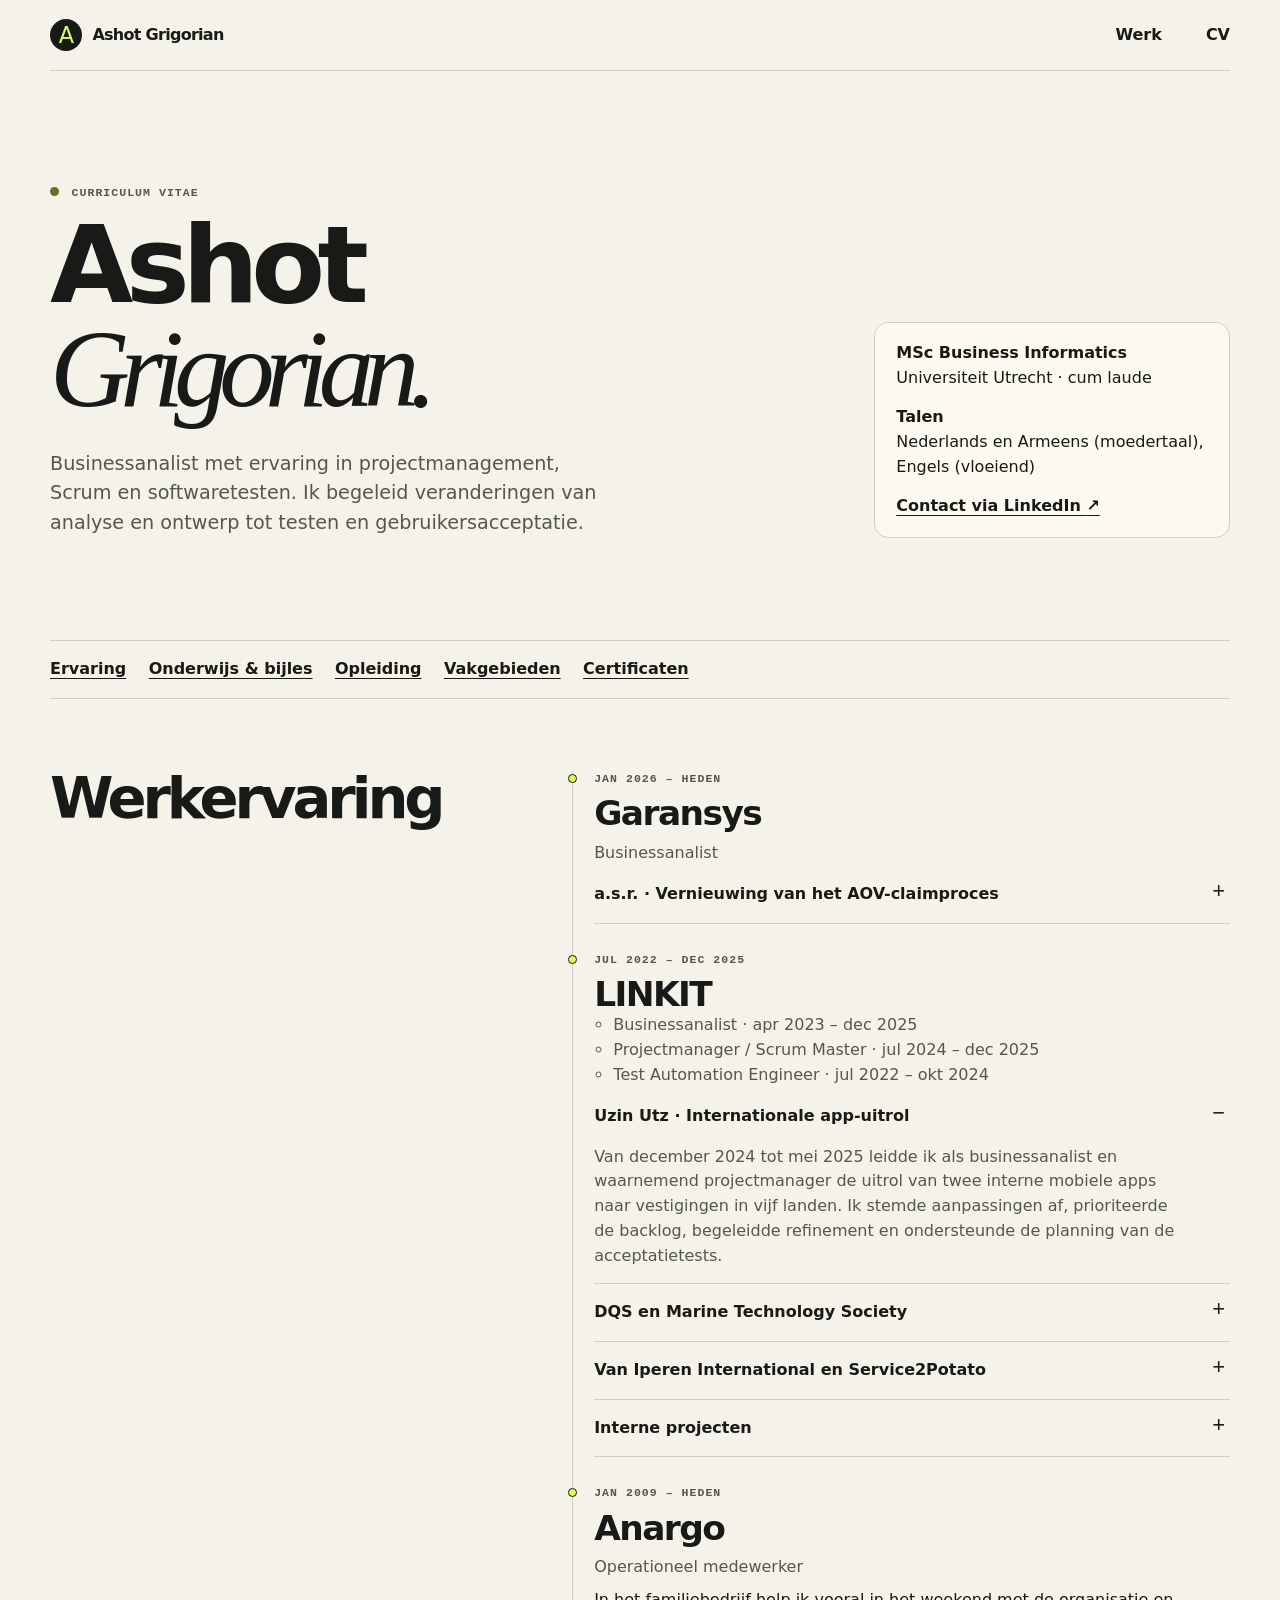
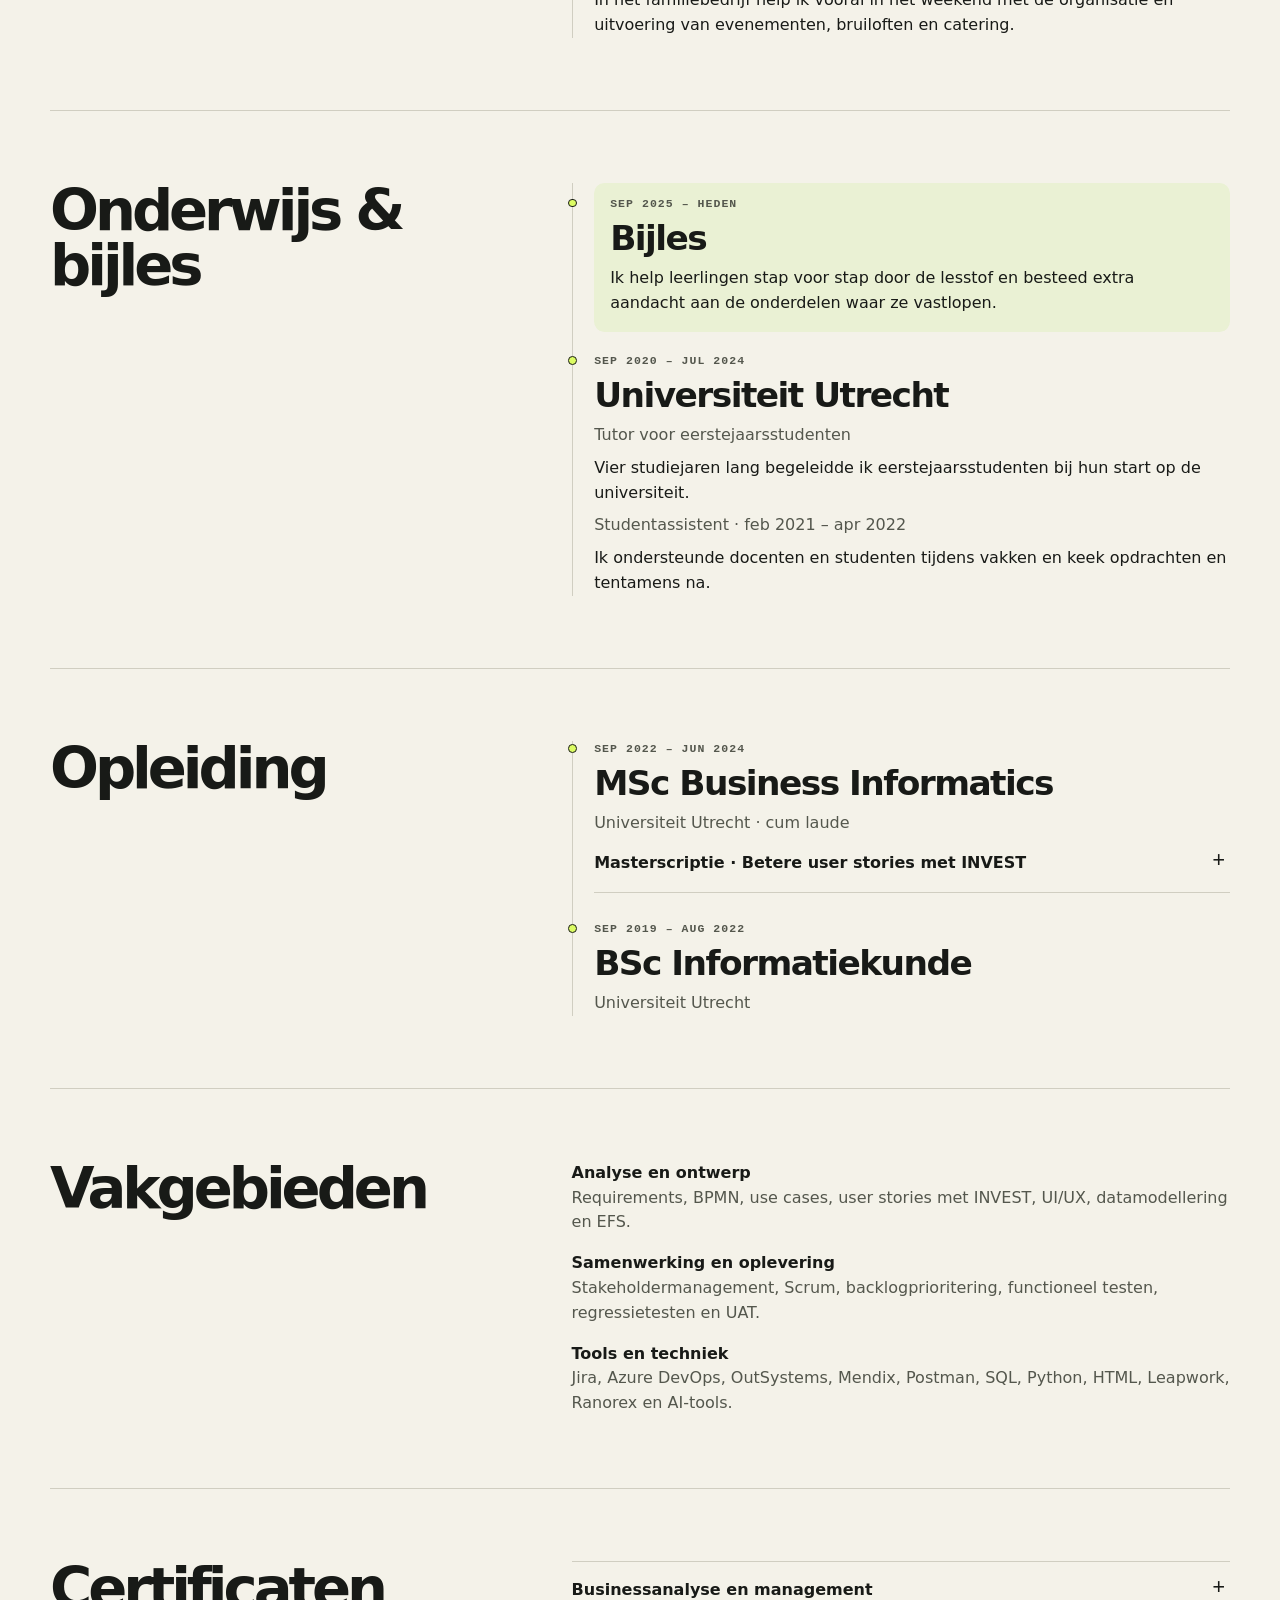
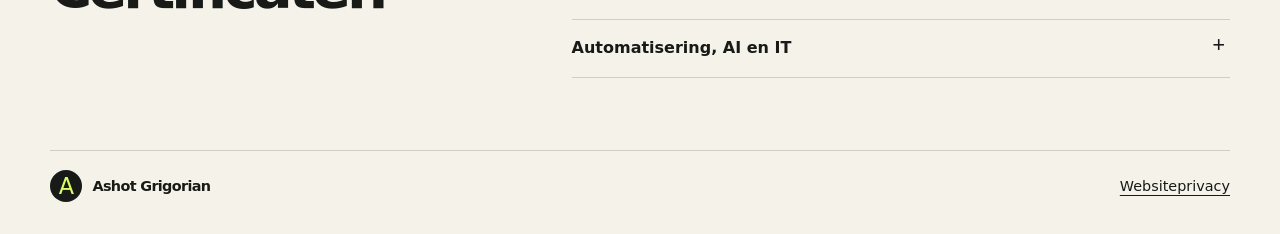
==== cv/index.html @ a2aa3993 "Present Ashot's experience, education and studios in a personal portfolio" ====
<!doctype html>
<html lang="nl">
<head>
  <meta charset="utf-8">
  <meta name="viewport" content="width=device-width, initial-scale=1">
  <meta name="description" content="Het cv van Ashot Grigorian: businessanalyse, projectmanagement, softwaretesten en onderwijs.">
  <meta name="theme-color" content="#f4f2e9">
  <title>CV · Ashot Grigorian</title>
  <link rel="stylesheet" href="../assets/studio.css">
</head>
<body>
  <a class="skip" href="#inhoud">Naar de inhoud</a>
  <header class="shell topbar">
    <a class="wordmark" href="../"><span class="mark" aria-hidden="true">A</span> Ashot Grigorian</a>
    <nav class="nav" aria-label="Hoofdnavigatie">
      <a href="../#werk">Werk</a>
      <a href="./" aria-current="page">CV</a>
    </nav>
  </header>
  <main id="inhoud" class="shell cv">
    <section class="subhero case-hero cv-hero" aria-labelledby="cv-title">
      <div>
        <p class="eyebrow"><span class="dot" aria-hidden="true"></span> Curriculum vitae</p>
        <h1 id="cv-title">Ashot<br><em>Grigorian.</em></h1>
        <p class="lede">Businessanalist met ervaring in projectmanagement, Scrum en softwaretesten. Ik begeleid veranderingen van analyse en ontwerp tot testen en gebruikersacceptatie.</p>
      </div>
      <div class="cv-facts">
        <p><strong>MSc Business Informatics</strong><br>Universiteit Utrecht · cum laude</p>
        <p><strong>Talen</strong><br>Nederlands en Armeens (moedertaal), Engels (vloeiend)</p>
        <a href="https://www.linkedin.com/in/ashot-grigorian/">Contact via LinkedIn <span aria-hidden="true">↗</span></a>
      </div>
    </section>

    <nav class="cv-nav section" aria-label="Op deze pagina">
      <a href="#ervaring">Ervaring</a>
      <a href="#onderwijs">Onderwijs &amp; bijles</a>
      <a href="#opleiding">Opleiding</a>
      <a href="#vakgebieden">Vakgebieden</a>
      <a href="#certificaten">Certificaten</a>
    </nav>

    <section id="ervaring" class="section faq" aria-labelledby="ervaring-title">
      <h2 id="ervaring-title">Werkervaring</h2>
      <ol class="timeline">
        <li class="timeline-item">
          <p class="eyebrow">Jan 2026 – heden</p>
          <h3>Garansys</h3>
          <p class="cv-role">Businessanalist</p>
          <details id="asr">
            <summary>a.s.r. · Vernieuwing van het AOV-claimproces</summary>
            <p>Van januari tot september 2026 werkte ik aan de vernieuwing van een applicatie voor de behandeling van arbeidsongeschiktheidsclaims. Ik modelleerde processen in BPMN, werkte requirements en acceptatiecriteria uit, toetste voorstellen met eindgebruikers en organiseerde gebruikersacceptatietests. Voor het bepalen van de functionele omvang gebruikte ik Easy Functional Sizing (EFS).</p>
          </details>
        </li>
        <li class="timeline-item">
          <p class="eyebrow">Jul 2022 – dec 2025</p>
          <h3>LINKIT</h3>
          <ul class="cv-roles">
            <li>Businessanalist · apr 2023 – dec 2025</li>
            <li>Projectmanager / Scrum Master · jul 2024 – dec 2025</li>
            <li>Test Automation Engineer · jul 2022 – okt 2024</li>
          </ul>
          <details id="uzin-utz" open>
            <summary>Uzin Utz · Internationale app-uitrol</summary>
            <p>Van december 2024 tot mei 2025 leidde ik als businessanalist en waarnemend projectmanager de uitrol van twee interne mobiele apps naar vestigingen in vijf landen. Ik stemde aanpassingen af, prioriteerde de backlog, begeleidde refinement en ondersteunde de planning van de acceptatietests.</p>
          </details>
          <details>
            <summary>DQS en Marine Technology Society</summary>
            <p>Bij DQS coördineerde ik twee ontwikkelteams bij de vernieuwing van een intern auditproces in Mendix. Bij Marine Technology Society adviseerde ik over Scrum en de projectinrichting voor het Ocean Enterprise Interchange.</p>
          </details>
          <details>
            <summary>Van Iperen International en Service2Potato</summary>
            <p>Bij Van Iperen International analyseerde en testte ik de businessregels en uitzonderingen van een digitaal orderproces en werkte ik mee aan het functioneel ontwerp van een verkoopapplicatie. Bij Service2Potato ontwierp en testte ik bied- en betaalprocessen voor een digitaal veilingplatform.</p>
          </details>
          <details>
            <summary>Interne projecten</summary>
            <p>Bij LINKIT bracht ik actiehouders en meetbare doelen in kaart voor het commerciële actieplan. Ook onderzocht ik waar AI een rol kon spelen in het interne aanbestedingsproces.</p>
          </details>
        </li>
        <li class="timeline-item">
          <p class="eyebrow">Jan 2009 – heden</p>
          <h3>Anargo</h3>
          <p class="cv-role">Operationeel medewerker</p>
          <p>In het familiebedrijf help ik vooral in het weekend met de organisatie en uitvoering van evenementen, bruiloften en catering.</p>
        </li>
      </ol>
    </section>

    <section id="onderwijs" class="section faq" aria-labelledby="onderwijs-title">
      <h2 id="onderwijs-title">Onderwijs &amp;<br>bijles</h2>
      <ol class="timeline">
        <li class="timeline-item tutoring">
          <p class="eyebrow">Sep 2025 – heden</p>
          <h3>Bijles</h3>
          <p>Ik help leerlingen stap voor stap door de lesstof en besteed extra aandacht aan de onderdelen waar ze vastlopen.</p>
        </li>
        <li class="timeline-item">
          <p class="eyebrow">Sep 2020 – jul 2024</p>
          <h3>Universiteit Utrecht</h3>
          <p class="cv-role">Tutor voor eerstejaarsstudenten</p>
          <p>Vier studiejaren lang begeleidde ik eerstejaarsstudenten bij hun start op de universiteit.</p>
          <p class="cv-role">Studentassistent · feb 2021 – apr 2022</p>
          <p>Ik ondersteunde docenten en studenten tijdens vakken en keek opdrachten en tentamens na.</p>
        </li>
      </ol>
    </section>

    <section id="opleiding" class="section faq" aria-labelledby="opleiding-title">
      <h2 id="opleiding-title">Opleiding</h2>
      <ol class="timeline">
        <li class="timeline-item">
          <p class="eyebrow">Sep 2022 – jun 2024</p>
          <h3>MSc Business Informatics</h3>
          <p class="cv-role">Universiteit Utrecht · cum laude</p>
          <details id="scriptie">
            <summary>Masterscriptie · Betere user stories met INVEST</summary>
            <p>Ik onderzocht refinement in vijf projecten en begeleidde workshops waarin teams user stories herschreven met het INVEST-framework. Dat leidde tot duidelijkere, beter testbare backlogitems en hielp de teams om werk beter voor te bereiden op de sprint.</p>
          </details>
        </li>
        <li class="timeline-item">
          <p class="eyebrow">Sep 2019 – aug 2022</p>
          <h3>BSc Informatiekunde</h3>
          <p class="cv-role">Universiteit Utrecht</p>
        </li>
      </ol>
    </section>

    <section id="vakgebieden" class="section faq" aria-labelledby="vakgebieden-title">
      <h2 id="vakgebieden-title">Vakgebieden</h2>
      <dl class="cv-skills">
        <div><dt>Analyse en ontwerp</dt><dd>Requirements, BPMN, use cases, user stories met INVEST, UI/UX, datamodellering en EFS.</dd></div>
        <div><dt>Samenwerking en oplevering</dt><dd>Stakeholdermanagement, Scrum, backlogprioritering, functioneel testen, regressietesten en UAT.</dd></div>
        <div><dt>Tools en techniek</dt><dd>Jira, Azure DevOps, OutSystems, Mendix, Postman, SQL, Python, HTML, Leapwork, Ranorex en AI-tools.</dd></div>
      </dl>
    </section>

    <section id="certificaten" class="section faq" aria-labelledby="certificaten-title">
      <h2 id="certificaten-title">Certificaten</h2>
      <div class="questions">
        <details>
          <summary>Businessanalyse en management</summary>
          <ul class="cv-certs">
            <li>Business Analysis &amp; Process Management · Coursera, mrt 2024</li>
            <li>Business Analysis Basics · Simplilearn, okt 2025</li>
            <li>Process Management, Project Management en Product Management · Great Learning, 2024–2025</li>
            <li>Introduction to PMI-ACP · Simplilearn, nov 2025</li>
          </ul>
        </details>
        <details>
          <summary>Automatisering, AI en IT</summary>
          <ul class="cv-certs">
            <li>RPA Manager · Nintex, okt 2025, geldig tot okt 2027</li>
            <li>Automation Specialist I en Process Editor · Nintex, sep 2025, geldig tot sep 2027</li>
            <li>Leapwork Automation for Web Applications · Leapwork, jul 2025</li>
            <li>AI for Business Applications · Saylor Academy, aug 2025</li>
            <li>Management Information Systems, Strategic Information Technology en Information Security · Saylor Academy, nov 2025</li>
            <li>Jira Fundamentals Badge · Atlassian, feb 2023</li>
          </ul>
        </details>
      </div>
    </section>
  </main>
  <footer class="shell footer">
    <a class="wordmark" href="../"><span class="mark" aria-hidden="true">A</span> Ashot Grigorian</a>
    <a href="../privacy.html">Websiteprivacy</a>
  </footer>
</body>
</html>
---- assets/studio.css ----
:root {
  color-scheme: light;
  --paper: #f4f2e9;
  --ink: #181a17;
  --muted: #54574d;
  --line: #d0cec1;
  --acid: #dcfc63;
  --lilac: #ddd1ff;
  --mono: ui-monospace, "SFMono-Regular", Consolas, monospace;
}

*, *::before, *::after { box-sizing: border-box; }
[hidden] { display: none !important; }
html { scroll-behavior: smooth; }
body { margin: 0; background: var(--paper); color: var(--ink); font: 1rem/1.55 system-ui, sans-serif; }
a { color: inherit; text-underline-offset: .25em; }
button { font: inherit; }
:focus-visible { outline: 3px solid #765bda; outline-offset: 4px; }
.shell { width: min(1180px, calc(100% - 6rem)); margin-inline: auto; }
.skip { position: fixed; z-index: 2; top: 1rem; left: 1rem; padding: .65rem 1rem; background: var(--acid); transform: translateY(-180%); }
.skip:focus { transform: none; }

.topbar, .footer {
  display: flex;
  justify-content: space-between;
  align-items: center;
  flex-wrap: wrap;
  gap: .7rem 1rem;
  padding-block: 1.2rem;
}
.topbar { border-bottom: 1px solid var(--line); }
.wordmark { display: inline-flex; align-items: center; font-weight: 760; letter-spacing: -.045em; text-decoration: none; }
.mark { display: inline-grid; place-items: center; width: 2rem; height: 2rem; margin-right: .65rem; border-radius: 50%; background: var(--ink); color: var(--acid); font: 1.4rem/1 system-ui, sans-serif; transition: transform .45s; }
.wordmark:hover .mark { transform: rotate(45deg); }
.nav { display: flex; flex-wrap: wrap; gap: .55rem clamp(1rem, 4vw, 2.75rem); }
.nav a { font-weight: 650; text-decoration: none; }
.nav a:hover { text-decoration: underline; }

.hero {
  display: grid;
  grid-template-columns: 1fr .91fr;
  gap: clamp(1.5rem, 4vw, 4rem);
  align-items: center;
  padding-block: clamp(3rem, 7vw, 6.6rem);
}
.eyebrow { color: var(--muted); font: 700 .72rem/1.4 var(--mono); letter-spacing: .09em; text-transform: uppercase; }
.dot { display: inline-block; width: .55rem; height: .55rem; border-radius: 50%; background: #65741c; margin-right: .3rem; }
h1, h2, h3 { margin: 0; font-weight: 800; letter-spacing: -.07em; line-height: .97; }
h1 { font-size: clamp(3.5rem, 9.6vw, 8.75rem); }
h1 em { font: italic 500 1.03em/.83 Georgia, serif; letter-spacing: -.09em; }
h2 { font-size: clamp(2.15rem, 4.5vw, 3.95rem); }
h3 { font-size: clamp(1.7rem, 4vw, 3.05rem); }
.lede { max-width: 36ch; margin-block: 1.7rem; color: var(--muted); font-size: clamp(1rem, 2vw, 1.2rem); }
.button { display: inline-flex; align-items: center; justify-content: space-between; gap: 1.2rem; padding: .75rem 1rem; border: 1px solid var(--ink); border-radius: .3rem; background: var(--acid); font-weight: 750; text-decoration: none; transition: background .2s, box-shadow .2s; }
.button:hover { background: #e7ff89; box-shadow: .22rem .22rem 0 var(--ink); }
.hero-actions, .footer-links { display: flex; flex-wrap: wrap; align-items: center; gap: .8rem 1.2rem; }
.text-action { font-weight: 650; }

.signature {
  display: grid;
  place-items: center;
  min-height: clamp(15rem, 32vw, 27rem);
  overflow: hidden;
  border: 1px solid var(--line);
  border-radius: 1.25rem;
  background: radial-gradient(#a6a38f 1px, transparent 1px) 0 0 / 16px 16px, #e7e4d6;
}
.signature-frame {
  position: relative;
  display: grid;
  place-items: center;
  width: min(56%, 14rem);
  aspect-ratio: 1;
  border: 1px solid var(--ink);
  border-radius: 1.15rem;
  background: var(--acid);
  box-shadow: .7rem .7rem 0 var(--ink);
  transform: rotate(-8deg);
  animation: signature-enter .65s cubic-bezier(.2,.8,.2,1) both;
  transition: transform .3s ease;
}
.signature:hover .signature-frame { transform: rotate(-4deg) translateY(-4px); }
.signature-letter { padding-right: .15em; font: italic 500 clamp(5.5rem, 12vw, 10rem)/1 Georgia, serif; }
.signature-spark { position: absolute; top: .4em; right: .55em; font-size: clamp(1rem, 3vw, 2rem); }
.studio-signature .signature-letter { padding: 0; font-family: system-ui, sans-serif; }
@keyframes signature-enter {
  from { opacity: 0; translate: 0 12px; }
}

.demo-section { display: grid; grid-template-columns: .82fr 1.18fr; gap: clamp(1rem, 5vw, 4rem); align-items: start; }
.demo-section p { max-width: 32ch; color: var(--muted); }
.demo { min-width: 0; border: 1px solid #272b22; border-radius: 1.25rem; background: #21241d; color: #f7f5e9; box-shadow: 0 1rem 3rem #353a201c; overflow: hidden; }
.demo-head, .demo-controls { display: flex; flex-wrap: wrap; justify-content: space-between; align-items: center; gap: .65rem; padding: .9rem 1.2rem; }
.demo-head { border-bottom: 1px solid #464b3d; }
.demo-brand { display: flex; align-items: center; gap: .55rem; font-weight: 700; }
.demo-brand span { color: var(--acid); font-size: 1.3em; }
.demo-label { border: 1px solid #626756; border-radius: 9rem; padding: .2rem .6rem; color: #e3e6d7; font: .72rem/1.4 var(--mono); }
.demo-body {
  display: grid;
  place-items: center;
  padding: clamp(1rem, 3.5vw, 2.35rem);
  background-color: #292d22;
  background-image: radial-gradient(ellipse at center, #575e3544, transparent 75%), radial-gradient(#646c4d 1px, transparent 1px);
  background-size: 100%, 14px 14px;
}
.device { width: min(100%, 25rem); min-height: 13.75rem; padding: .85rem; border-radius: .95rem; border: 1px solid #626755; background: #171a15; box-shadow: 0 .9rem 1.5rem #15170f80; }
.device-header { display: flex; flex-wrap: wrap; gap: .35rem .75rem; justify-content: space-between; align-items: center; margin-bottom: .7rem; font-weight: 750; }
.device-tag { font: .65rem/1.4 var(--mono); color: var(--acid); }
.timer-row { display: grid; grid-template-columns: auto minmax(0, 1fr) auto; align-items: center; gap: clamp(.4rem, 1vw, .8rem); padding: .7rem .55rem; background: #25291f; border-radius: .5rem; margin-top: .45rem; }
.timer-row strong { display: block; font-size: .86rem; overflow-wrap: anywhere; }
.timer-row small { display: block; color: #bfc4b2; font-size: .69rem; }
.timer-icon { display: grid; place-items: center; width: 1.8rem; height: 1.8rem; border-radius: .4rem; color: #20241b; font-weight: 750; }
.green { background: var(--acid); }
.lilac { background: var(--lilac); }
time { font: 700 clamp(.71rem, 1.4vw, .92rem)/1.3 var(--mono); }
.widget { min-height: 9rem; border-radius: .55rem; background: var(--acid); color: var(--ink); display: grid; place-content: center; text-align: center; gap: .22rem; padding: .6rem; }
.widget time { font-size: clamp(1.55rem, 4vw, 2.5rem); }
.widget-label { font: .7rem/1.4 var(--mono); }
.demo-controls { border-top: 1px solid #464b3d; }
.segmented { display: flex; background: #10120e; border-radius: .45rem; padding: .2rem; }
.segmented button, .play-toggle { cursor: pointer; border: 0; background: transparent; color: #f7f5e9; font-size: .77rem; min-height: 36px; }
.segmented button { border-radius: .32rem; padding-inline: .65rem; }
.segmented button[aria-pressed="true"] { background: var(--acid); color: #161915; }
.play-toggle { text-decoration: underline; text-underline-offset: .23em; padding-inline: .25rem; }
.demo button:focus-visible { outline-color: var(--lilac); }

.section { border-top: 1px solid var(--line); padding-block: clamp(2.4rem, 6vw, 4.5rem); scroll-margin-top: 1rem; }
.section-heading { margin-bottom: 1.5rem; }
.project-list { display: grid; gap: .8rem; }
.project { display: grid; grid-template-columns: auto 1fr auto; gap: clamp(.85rem, 3vw, 2.3rem); align-items: center; border: 1px solid var(--line); border-radius: .9rem; padding: clamp(.9rem, 3vw, 1.8rem); text-decoration: none; background: #fbf9f0; transition: border-color .25s, transform .25s, background .25s; }
.project:hover { transform: translateY(-3px); border-color: var(--ink); background: #fffdf7; }
.project-icon { display: grid; place-items: center; border-radius: 22%; width: clamp(2.9rem, 10vw, 6.4rem); aspect-ratio: 1; font-size: clamp(1.65rem, 5vw, 3rem); color: var(--ink); background: var(--lilac); }
.project-icon-prototype { background: var(--acid); }
.project-icon-delivery { background: #f8dfbf; }
.project-copy p { margin: .55rem 0 0; color: var(--muted); }
.project-copy .project-kicker { margin: 0 0 .35rem; }
.project-arrow { align-self: start; font-size: 1.45rem; line-height: 1; }
.faq { display: grid; grid-template-columns: .82fr 1.18fr; gap: clamp(1rem, 5vw, 4rem); }
.about-copy p { max-width: 60ch; margin: 0; color: var(--muted); }
.about-copy p + p { margin-top: 1rem; }
.questions { border-top: 1px solid var(--line); }
details { border-bottom: 1px solid var(--line); }
summary { padding-block: 1rem; font-weight: 700; cursor: pointer; list-style: none; display: flex; justify-content: space-between; gap: 1rem; }
summary::-webkit-details-marker { display: none; }
summary::after { content: "+"; padding-inline: .3rem; font: 1.35rem/1 var(--mono); }
details[open] summary::after { content: "−"; }
details p { color: var(--muted); margin: 0 0 1rem; max-width: 58ch; }
.footer { border-top: 1px solid var(--line); padding-bottom: 2rem; font-size: .9rem; }
.subhero, .prose { padding-block: clamp(2.8rem, 8vw, 6.5rem); }
.case-hero h1 { font-size: clamp(2.2rem, 8.4vw, 7rem); overflow-wrap: anywhere; }
.prose h1 { font-size: clamp(2.35rem, 7vw, 5.5rem); margin-bottom: 1.3rem; overflow-wrap: anywhere; }
.prose h2 { font-size: 1.7rem; margin-top: 2rem; }
.prose p { max-width: 65ch; }

.cv-hero { display: grid; grid-template-columns: 1fr minmax(14rem, .45fr); gap: 2rem; align-items: end; }
.cv-hero .lede { max-width: 47ch; margin-bottom: 0; }
.cv-facts { padding: 1.15rem 1.35rem; border: 1px solid var(--line); border-radius: .9rem; background: #fbf9f0; }
.cv-facts p { margin: 0 0 .9rem; }
.cv-facts a, .cv-nav a { font-weight: 650; }
.cv-nav { display: flex; flex-wrap: wrap; gap: .6rem 1.4rem; padding-block: 1rem; }
.timeline { list-style: none; margin: 0; padding: 0 0 0 1.35rem; border-inline-start: 1px solid var(--line); }
.timeline-item { position: relative; padding-bottom: 1.75rem; }
.timeline-item:last-child { padding-bottom: 0; }
.timeline-item::before { content: ""; position: absolute; top: .2rem; left: -1.64rem; width: .55rem; aspect-ratio: 1; border: 1px solid var(--ink); border-radius: 50%; background: var(--acid); }
.timeline-item h3 { font-size: clamp(1.45rem, 3vw, 2.15rem); letter-spacing: -.045em; line-height: 1.12; }
.timeline-item p { margin: .5rem 0 0; }
.timeline-item .eyebrow { margin: 0 0 .45rem; }
.cv-role, .cv-roles { color: var(--muted); }
.cv-roles, .cv-certs { padding-inline-start: 1.2rem; }
.timeline-item details { scroll-margin-top: 1rem; }
.timeline-item details p { margin: 0 0 .9rem; }
.tutoring { background: #eaf1d4; border-radius: .65rem; padding: .85rem 1rem 1rem; margin-bottom: 1.35rem; }
.tutoring::before { top: 1rem; }
.cv-skills { display: grid; gap: 1rem; margin: 0; }
.cv-skills dt { font-weight: 700; }
.cv-skills dd { margin: 0; color: var(--muted); }

@media (max-width: 850px) {
  .shell { width: min(1180px, calc(100% - 3rem)); }
  .hero, .demo-section { grid-template-columns: 1fr; }
  h1 { font-size: clamp(4rem, 15vw, 7rem); }
}

@media (max-width: 540px) {
  .shell { width: calc(100% - 2rem); }
  .faq, .cv-hero { grid-template-columns: 1fr; }
  .project { grid-template-columns: auto 1fr; }
  .project-arrow { display: none; }
  .demo-head, .demo-controls { padding-inline: .75rem; }
}

@media print {
  body { background: white; }
  .topbar, .footer, .cv-nav, .skip { display: none; }
  .cv { width: 100%; font-size: 10pt; }
  .cv-hero, .cv .faq { display: block; padding-block: 1rem; }
  .cv h1 { font-size: 28pt; }
  .cv h1 br { display: none; }
  .cv h1 em { margin-left: .15em; }
  .cv h2 { font-size: 16pt; margin-bottom: .65rem; }
  .cv h3 { font-size: 12pt; }
  .cv-facts { margin-top: .75rem; padding: 0; border: 0; background: white; }
  .timeline-item, .cv-skills div { break-inside: avoid; }
}

@media (prefers-reduced-motion: reduce) {
  html { scroll-behavior: auto; }
  .button, .mark, .project { transition: none; }
  .signature-frame { animation: none; transition: none; }
  .project:hover, .wordmark:hover .mark { transform: none; }
  .signature:hover .signature-frame { transform: rotate(-8deg); }
}
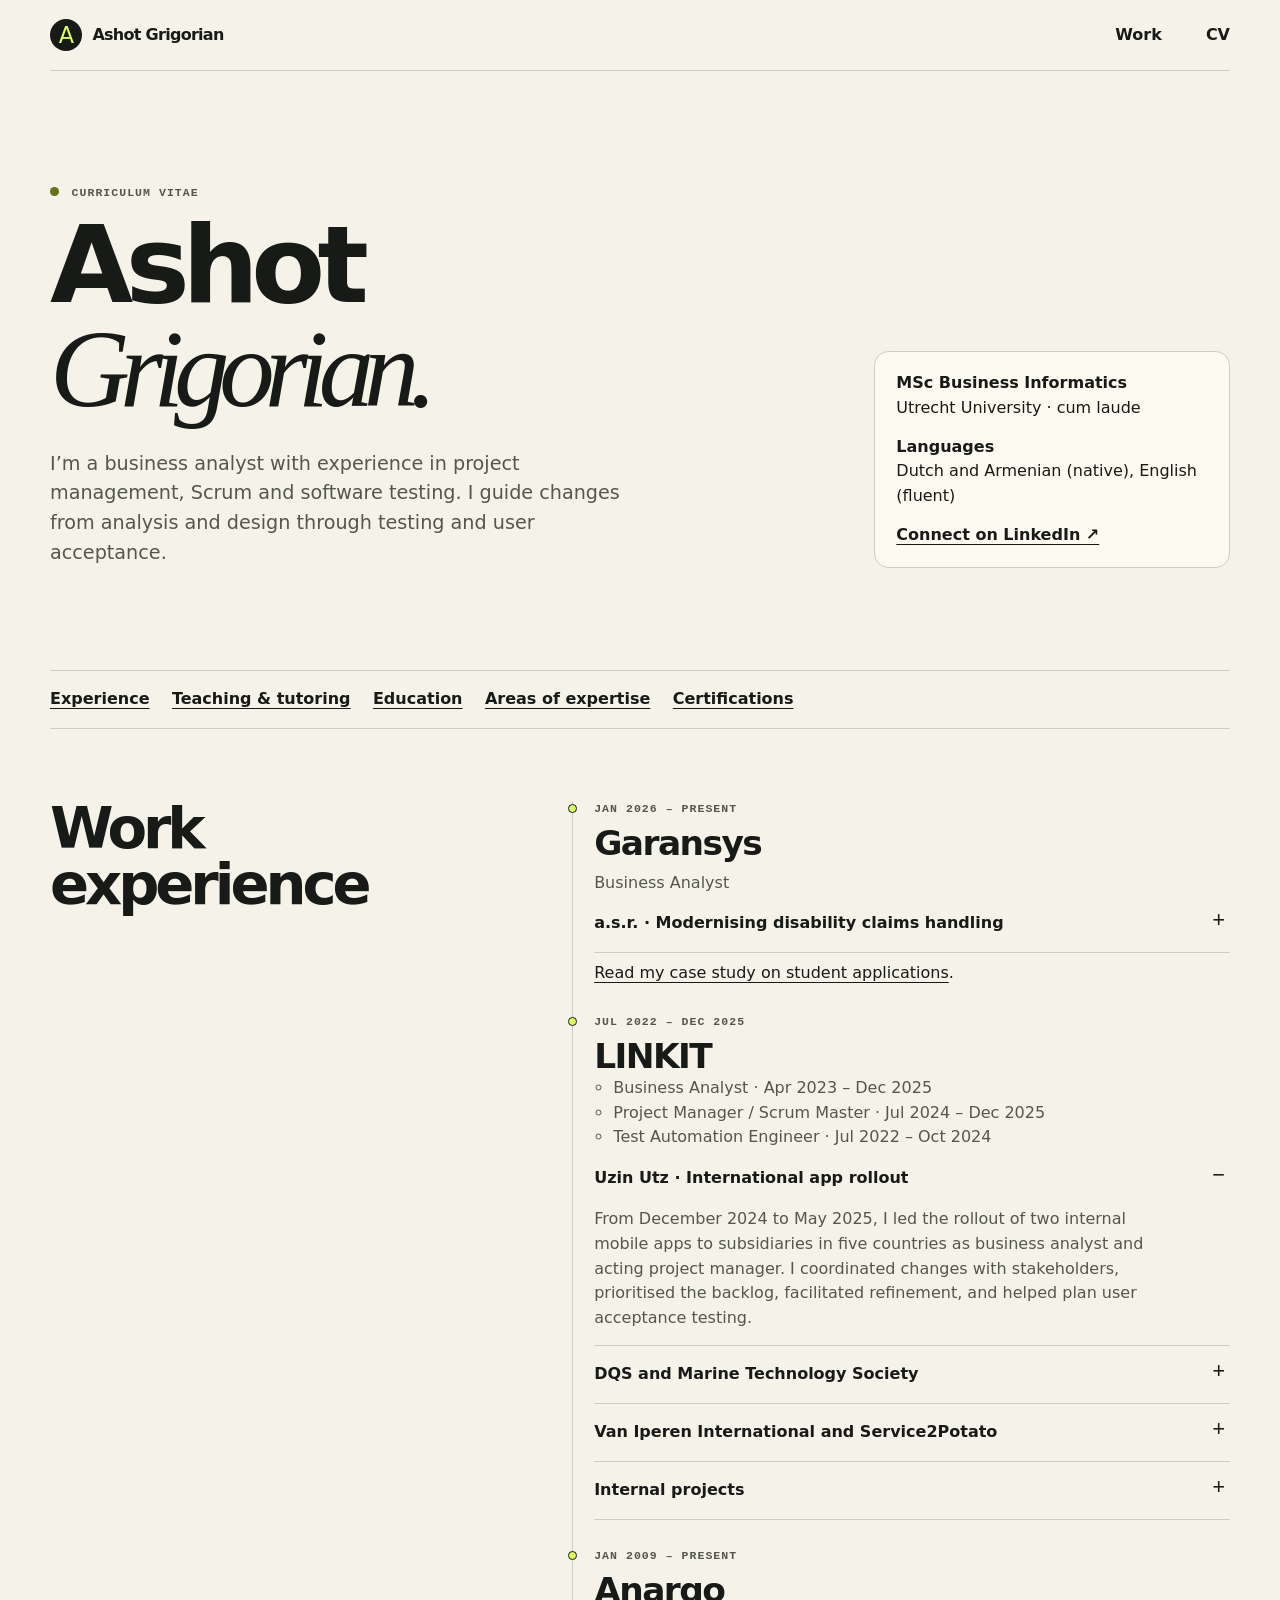
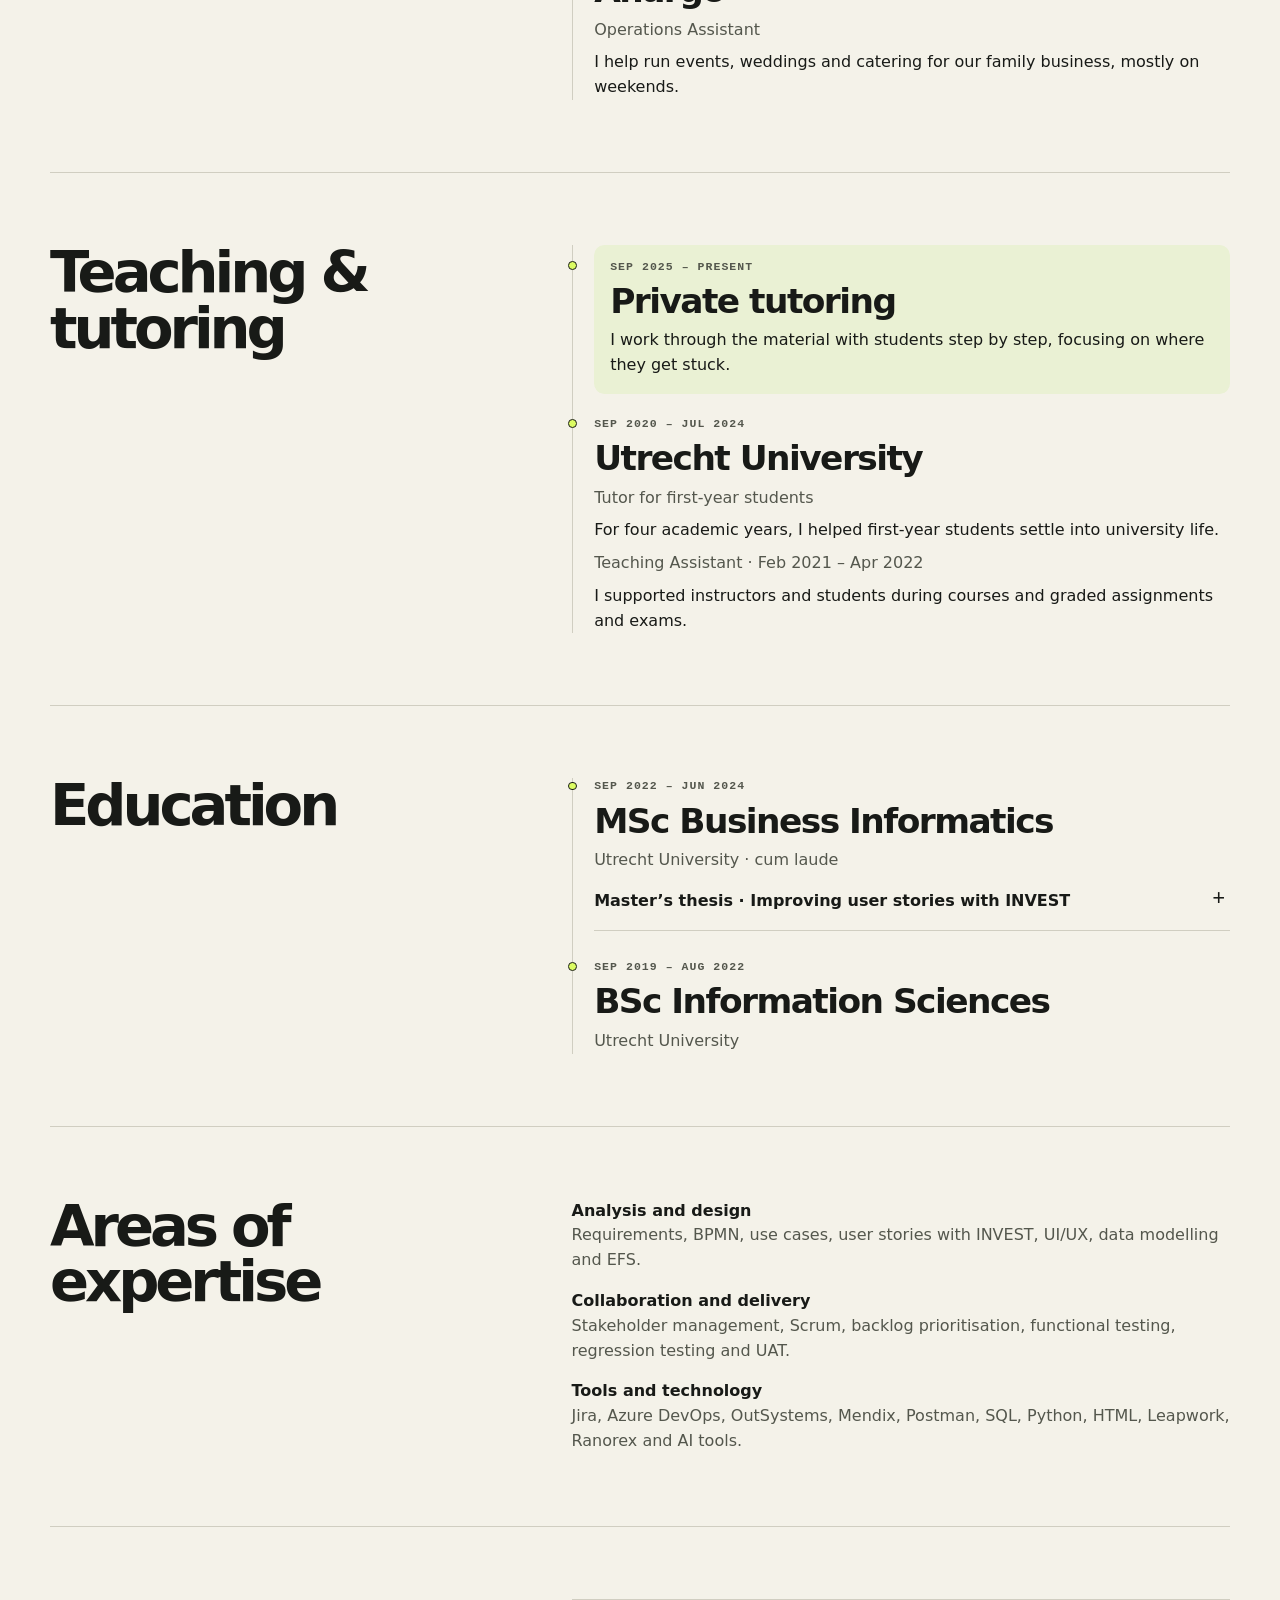
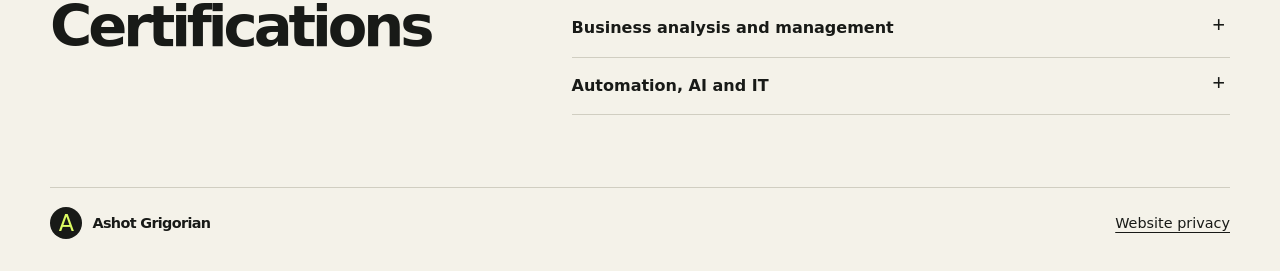
==== commit 2f2a714b: "Translate the portfolio and simplify the homepage" ====
--- a/cv/index.html
+++ b/cv/index.html
@@ -1,19 +1,19 @@
 <!doctype html>
-<html lang="nl">
+<html lang="en">
 <head>
   <meta charset="utf-8">
   <meta name="viewport" content="width=device-width, initial-scale=1">
-  <meta name="description" content="Het cv van Ashot Grigorian: businessanalyse, projectmanagement, softwaretesten en onderwijs.">
+  <meta name="description" content="Ashot Grigorian’s CV, covering business analysis, project management, software testing and tutoring.">
   <meta name="theme-color" content="#f4f2e9">
   <title>CV · Ashot Grigorian</title>
   <link rel="stylesheet" href="../assets/studio.css">
 </head>
 <body>
-  <a class="skip" href="#inhoud">Naar de inhoud</a>
+  <a class="skip" href="#inhoud">Skip to content</a>
   <header class="shell topbar">
     <a class="wordmark" href="../"><span class="mark" aria-hidden="true">A</span> Ashot Grigorian</a>
-    <nav class="nav" aria-label="Hoofdnavigatie">
-      <a href="../#werk">Werk</a>
+    <nav class="nav" aria-label="Main navigation">
+      <a href="../#werk">Work</a>
       <a href="./" aria-current="page">CV</a>
     </nav>
   </header>
@@ -22,138 +22,139 @@
       <div>
         <p class="eyebrow"><span class="dot" aria-hidden="true"></span> Curriculum vitae</p>
         <h1 id="cv-title">Ashot<br><em>Grigorian.</em></h1>
-        <p class="lede">Businessanalist met ervaring in projectmanagement, Scrum en softwaretesten. Ik begeleid veranderingen van analyse en ontwerp tot testen en gebruikersacceptatie.</p>
+        <p class="lede">I’m a business analyst with experience in project management, Scrum and software testing. I guide changes from analysis and design through testing and user acceptance.</p>
       </div>
       <div class="cv-facts">
-        <p><strong>MSc Business Informatics</strong><br>Universiteit Utrecht · cum laude</p>
-        <p><strong>Talen</strong><br>Nederlands en Armeens (moedertaal), Engels (vloeiend)</p>
-        <a href="https://www.linkedin.com/in/ashot-grigorian/">Contact via LinkedIn <span aria-hidden="true">↗</span></a>
+        <p><strong>MSc Business Informatics</strong><br>Utrecht University · cum laude</p>
+        <p><strong>Languages</strong><br>Dutch and Armenian (native), English (fluent)</p>
+        <a href="https://www.linkedin.com/in/ashot-grigorian/">Connect on LinkedIn <span aria-hidden="true">↗</span></a>
       </div>
     </section>
 
-    <nav class="cv-nav section" aria-label="Op deze pagina">
-      <a href="#ervaring">Ervaring</a>
-      <a href="#onderwijs">Onderwijs &amp; bijles</a>
-      <a href="#opleiding">Opleiding</a>
-      <a href="#vakgebieden">Vakgebieden</a>
-      <a href="#certificaten">Certificaten</a>
+    <nav class="cv-nav section" aria-label="On this page">
+      <a href="#ervaring">Experience</a>
+      <a href="#onderwijs">Teaching &amp; tutoring</a>
+      <a href="#opleiding">Education</a>
+      <a href="#vakgebieden">Areas of expertise</a>
+      <a href="#certificaten">Certifications</a>
     </nav>
 
     <section id="ervaring" class="section faq" aria-labelledby="ervaring-title">
-      <h2 id="ervaring-title">Werkervaring</h2>
+      <h2 id="ervaring-title">Work experience</h2>
       <ol class="timeline">
         <li class="timeline-item">
-          <p class="eyebrow">Jan 2026 – heden</p>
+          <p class="eyebrow">Jan 2026 – present</p>
           <h3>Garansys</h3>
-          <p class="cv-role">Businessanalist</p>
+          <p class="cv-role">Business Analyst</p>
           <details id="asr">
-            <summary>a.s.r. · Vernieuwing van het AOV-claimproces</summary>
-            <p>Van januari tot september 2026 werkte ik aan de vernieuwing van een applicatie voor de behandeling van arbeidsongeschiktheidsclaims. Ik modelleerde processen in BPMN, werkte requirements en acceptatiecriteria uit, toetste voorstellen met eindgebruikers en organiseerde gebruikersacceptatietests. Voor het bepalen van de functionele omvang gebruikte ik Easy Functional Sizing (EFS).</p>
+            <summary>a.s.r. · Modernising disability claims handling</summary>
+            <p>From January to September 2026, I helped modernise an application for handling disability claims. I modelled processes in BPMN, wrote requirements and acceptance criteria, validated proposals with end users, and organised user acceptance testing. I used Easy Functional Sizing (EFS) to estimate the functional size of changes.</p>
+          </details>
+          <p><a href="../werk/studieaanmelding/">Read my case study on student applications</a>.</p>
+        </li>
+        <li class="timeline-item">
+          <p class="eyebrow">Jul 2022 – Dec 2025</p>
+          <h3>LINKIT</h3>
+          <ul class="cv-roles">
+            <li>Business Analyst · Apr 2023 – Dec 2025</li>
+            <li>Project Manager / Scrum Master · Jul 2024 – Dec 2025</li>
+            <li>Test Automation Engineer · Jul 2022 – Oct 2024</li>
+          </ul>
+          <details id="uzin-utz" open>
+            <summary>Uzin Utz · International app rollout</summary>
+            <p>From December 2024 to May 2025, I led the rollout of two internal mobile apps to subsidiaries in five countries as business analyst and acting project manager. I coordinated changes with stakeholders, prioritised the backlog, facilitated refinement, and helped plan user acceptance testing.</p>
+          </details>
+          <details>
+            <summary>DQS and Marine Technology Society</summary>
+            <p>At DQS, I coordinated two development teams as they modernised an internal audit process in Mendix. I advised the Marine Technology Society on Scrum and project structure for the Ocean Enterprise Interchange.</p>
+          </details>
+          <details>
+            <summary>Van Iperen International and Service2Potato</summary>
+            <p>At Van Iperen International, I analysed and tested business rules and exceptions for a digital ordering process and contributed to the functional design of a sales application. At Service2Potato, I designed and tested bidding and payment workflows for a digital auction platform.</p>
+          </details>
+          <details>
+            <summary>Internal projects</summary>
+            <p>At LINKIT, I helped define responsibilities and measurable targets for the commercial action plan. I also explored how AI could support the internal tender process.</p>
           </details>
         </li>
         <li class="timeline-item">
-          <p class="eyebrow">Jul 2022 – dec 2025</p>
-          <h3>LINKIT</h3>
-          <ul class="cv-roles">
-            <li>Businessanalist · apr 2023 – dec 2025</li>
-            <li>Projectmanager / Scrum Master · jul 2024 – dec 2025</li>
-            <li>Test Automation Engineer · jul 2022 – okt 2024</li>
-          </ul>
-          <details id="uzin-utz" open>
-            <summary>Uzin Utz · Internationale app-uitrol</summary>
-            <p>Van december 2024 tot mei 2025 leidde ik als businessanalist en waarnemend projectmanager de uitrol van twee interne mobiele apps naar vestigingen in vijf landen. Ik stemde aanpassingen af, prioriteerde de backlog, begeleidde refinement en ondersteunde de planning van de acceptatietests.</p>
-          </details>
-          <details>
-            <summary>DQS en Marine Technology Society</summary>
-            <p>Bij DQS coördineerde ik twee ontwikkelteams bij de vernieuwing van een intern auditproces in Mendix. Bij Marine Technology Society adviseerde ik over Scrum en de projectinrichting voor het Ocean Enterprise Interchange.</p>
-          </details>
-          <details>
-            <summary>Van Iperen International en Service2Potato</summary>
-            <p>Bij Van Iperen International analyseerde en testte ik de businessregels en uitzonderingen van een digitaal orderproces en werkte ik mee aan het functioneel ontwerp van een verkoopapplicatie. Bij Service2Potato ontwierp en testte ik bied- en betaalprocessen voor een digitaal veilingplatform.</p>
-          </details>
-          <details>
-            <summary>Interne projecten</summary>
-            <p>Bij LINKIT bracht ik actiehouders en meetbare doelen in kaart voor het commerciële actieplan. Ook onderzocht ik waar AI een rol kon spelen in het interne aanbestedingsproces.</p>
-          </details>
-        </li>
-        <li class="timeline-item">
-          <p class="eyebrow">Jan 2009 – heden</p>
+          <p class="eyebrow">Jan 2009 – present</p>
           <h3>Anargo</h3>
-          <p class="cv-role">Operationeel medewerker</p>
-          <p>In het familiebedrijf help ik vooral in het weekend met de organisatie en uitvoering van evenementen, bruiloften en catering.</p>
+          <p class="cv-role">Operations Assistant</p>
+          <p>I help run events, weddings and catering for our family business, mostly on weekends.</p>
         </li>
       </ol>
     </section>
 
     <section id="onderwijs" class="section faq" aria-labelledby="onderwijs-title">
-      <h2 id="onderwijs-title">Onderwijs &amp;<br>bijles</h2>
+      <h2 id="onderwijs-title">Teaching &amp;<br>tutoring</h2>
       <ol class="timeline">
         <li class="timeline-item tutoring">
-          <p class="eyebrow">Sep 2025 – heden</p>
-          <h3>Bijles</h3>
-          <p>Ik help leerlingen stap voor stap door de lesstof en besteed extra aandacht aan de onderdelen waar ze vastlopen.</p>
+          <p class="eyebrow">Sep 2025 – present</p>
+          <h3>Private tutoring</h3>
+          <p>I work through the material with students step by step, focusing on where they get stuck.</p>
         </li>
         <li class="timeline-item">
-          <p class="eyebrow">Sep 2020 – jul 2024</p>
-          <h3>Universiteit Utrecht</h3>
-          <p class="cv-role">Tutor voor eerstejaarsstudenten</p>
-          <p>Vier studiejaren lang begeleidde ik eerstejaarsstudenten bij hun start op de universiteit.</p>
-          <p class="cv-role">Studentassistent · feb 2021 – apr 2022</p>
-          <p>Ik ondersteunde docenten en studenten tijdens vakken en keek opdrachten en tentamens na.</p>
+          <p class="eyebrow">Sep 2020 – Jul 2024</p>
+          <h3>Utrecht University</h3>
+          <p class="cv-role">Tutor for first-year students</p>
+          <p>For four academic years, I helped first-year students settle into university life.</p>
+          <p class="cv-role">Teaching Assistant · Feb 2021 – Apr 2022</p>
+          <p>I supported instructors and students during courses and graded assignments and exams.</p>
         </li>
       </ol>
     </section>
 
     <section id="opleiding" class="section faq" aria-labelledby="opleiding-title">
-      <h2 id="opleiding-title">Opleiding</h2>
+      <h2 id="opleiding-title">Education</h2>
       <ol class="timeline">
         <li class="timeline-item">
-          <p class="eyebrow">Sep 2022 – jun 2024</p>
+          <p class="eyebrow">Sep 2022 – Jun 2024</p>
           <h3>MSc Business Informatics</h3>
-          <p class="cv-role">Universiteit Utrecht · cum laude</p>
+          <p class="cv-role">Utrecht University · cum laude</p>
           <details id="scriptie">
-            <summary>Masterscriptie · Betere user stories met INVEST</summary>
-            <p>Ik onderzocht refinement in vijf projecten en begeleidde workshops waarin teams user stories herschreven met het INVEST-framework. Dat leidde tot duidelijkere, beter testbare backlogitems en hielp de teams om werk beter voor te bereiden op de sprint.</p>
+            <summary>Master’s thesis · Improving user stories with INVEST</summary>
+            <p>I studied backlog refinement across five projects and ran workshops where teams rewrote user stories using the INVEST framework. The result was clearer, more testable backlog items and better-prepared sprint work.</p>
           </details>
         </li>
         <li class="timeline-item">
-          <p class="eyebrow">Sep 2019 – aug 2022</p>
-          <h3>BSc Informatiekunde</h3>
-          <p class="cv-role">Universiteit Utrecht</p>
+          <p class="eyebrow">Sep 2019 – Aug 2022</p>
+          <h3>BSc Information Sciences</h3>
+          <p class="cv-role">Utrecht University</p>
         </li>
       </ol>
     </section>
 
     <section id="vakgebieden" class="section faq" aria-labelledby="vakgebieden-title">
-      <h2 id="vakgebieden-title">Vakgebieden</h2>
+      <h2 id="vakgebieden-title">Areas of expertise</h2>
       <dl class="cv-skills">
-        <div><dt>Analyse en ontwerp</dt><dd>Requirements, BPMN, use cases, user stories met INVEST, UI/UX, datamodellering en EFS.</dd></div>
-        <div><dt>Samenwerking en oplevering</dt><dd>Stakeholdermanagement, Scrum, backlogprioritering, functioneel testen, regressietesten en UAT.</dd></div>
-        <div><dt>Tools en techniek</dt><dd>Jira, Azure DevOps, OutSystems, Mendix, Postman, SQL, Python, HTML, Leapwork, Ranorex en AI-tools.</dd></div>
+        <div><dt>Analysis and design</dt><dd>Requirements, BPMN, use cases, user stories with INVEST, UI/UX, data modelling and EFS.</dd></div>
+        <div><dt>Collaboration and delivery</dt><dd>Stakeholder management, Scrum, backlog prioritisation, functional testing, regression testing and UAT.</dd></div>
+        <div><dt>Tools and technology</dt><dd>Jira, Azure DevOps, OutSystems, Mendix, Postman, SQL, Python, HTML, Leapwork, Ranorex and AI tools.</dd></div>
       </dl>
     </section>
 
     <section id="certificaten" class="section faq" aria-labelledby="certificaten-title">
-      <h2 id="certificaten-title">Certificaten</h2>
+      <h2 id="certificaten-title">Certifications</h2>
       <div class="questions">
         <details>
-          <summary>Businessanalyse en management</summary>
+          <summary>Business analysis and management</summary>
           <ul class="cv-certs">
-            <li>Business Analysis &amp; Process Management · Coursera, mrt 2024</li>
-            <li>Business Analysis Basics · Simplilearn, okt 2025</li>
-            <li>Process Management, Project Management en Product Management · Great Learning, 2024–2025</li>
-            <li>Introduction to PMI-ACP · Simplilearn, nov 2025</li>
+            <li>Business Analysis &amp; Process Management · Coursera, Mar 2024</li>
+            <li>Business Analysis Basics · Simplilearn, Oct 2025</li>
+            <li>Process Management, Project Management and Product Management · Great Learning, 2024–2025</li>
+            <li>Introduction to PMI-ACP · Simplilearn, Nov 2025</li>
           </ul>
         </details>
         <details>
-          <summary>Automatisering, AI en IT</summary>
+          <summary>Automation, AI and IT</summary>
           <ul class="cv-certs">
-            <li>RPA Manager · Nintex, okt 2025, geldig tot okt 2027</li>
-            <li>Automation Specialist I en Process Editor · Nintex, sep 2025, geldig tot sep 2027</li>
-            <li>Leapwork Automation for Web Applications · Leapwork, jul 2025</li>
-            <li>AI for Business Applications · Saylor Academy, aug 2025</li>
-            <li>Management Information Systems, Strategic Information Technology en Information Security · Saylor Academy, nov 2025</li>
-            <li>Jira Fundamentals Badge · Atlassian, feb 2023</li>
+            <li>RPA Manager · Nintex, Oct 2025, valid until Oct 2027</li>
+            <li>Automation Specialist I and Process Editor · Nintex, Sep 2025, valid until Sep 2027</li>
+            <li>Leapwork Automation for Web Applications · Leapwork, Jul 2025</li>
+            <li>AI for Business Applications · Saylor Academy, Aug 2025</li>
+            <li>Management Information Systems, Strategic Information Technology and Information Security · Saylor Academy, Nov 2025</li>
+            <li>Jira Fundamentals Badge · Atlassian, Feb 2023</li>
           </ul>
         </details>
       </div>
@@ -161,7 +162,7 @@
   </main>
   <footer class="shell footer">
     <a class="wordmark" href="../"><span class="mark" aria-hidden="true">A</span> Ashot Grigorian</a>
-    <a href="../privacy.html">Websiteprivacy</a>
+    <a href="../privacy.html">Website privacy</a>
   </footer>
 </body>
 </html>
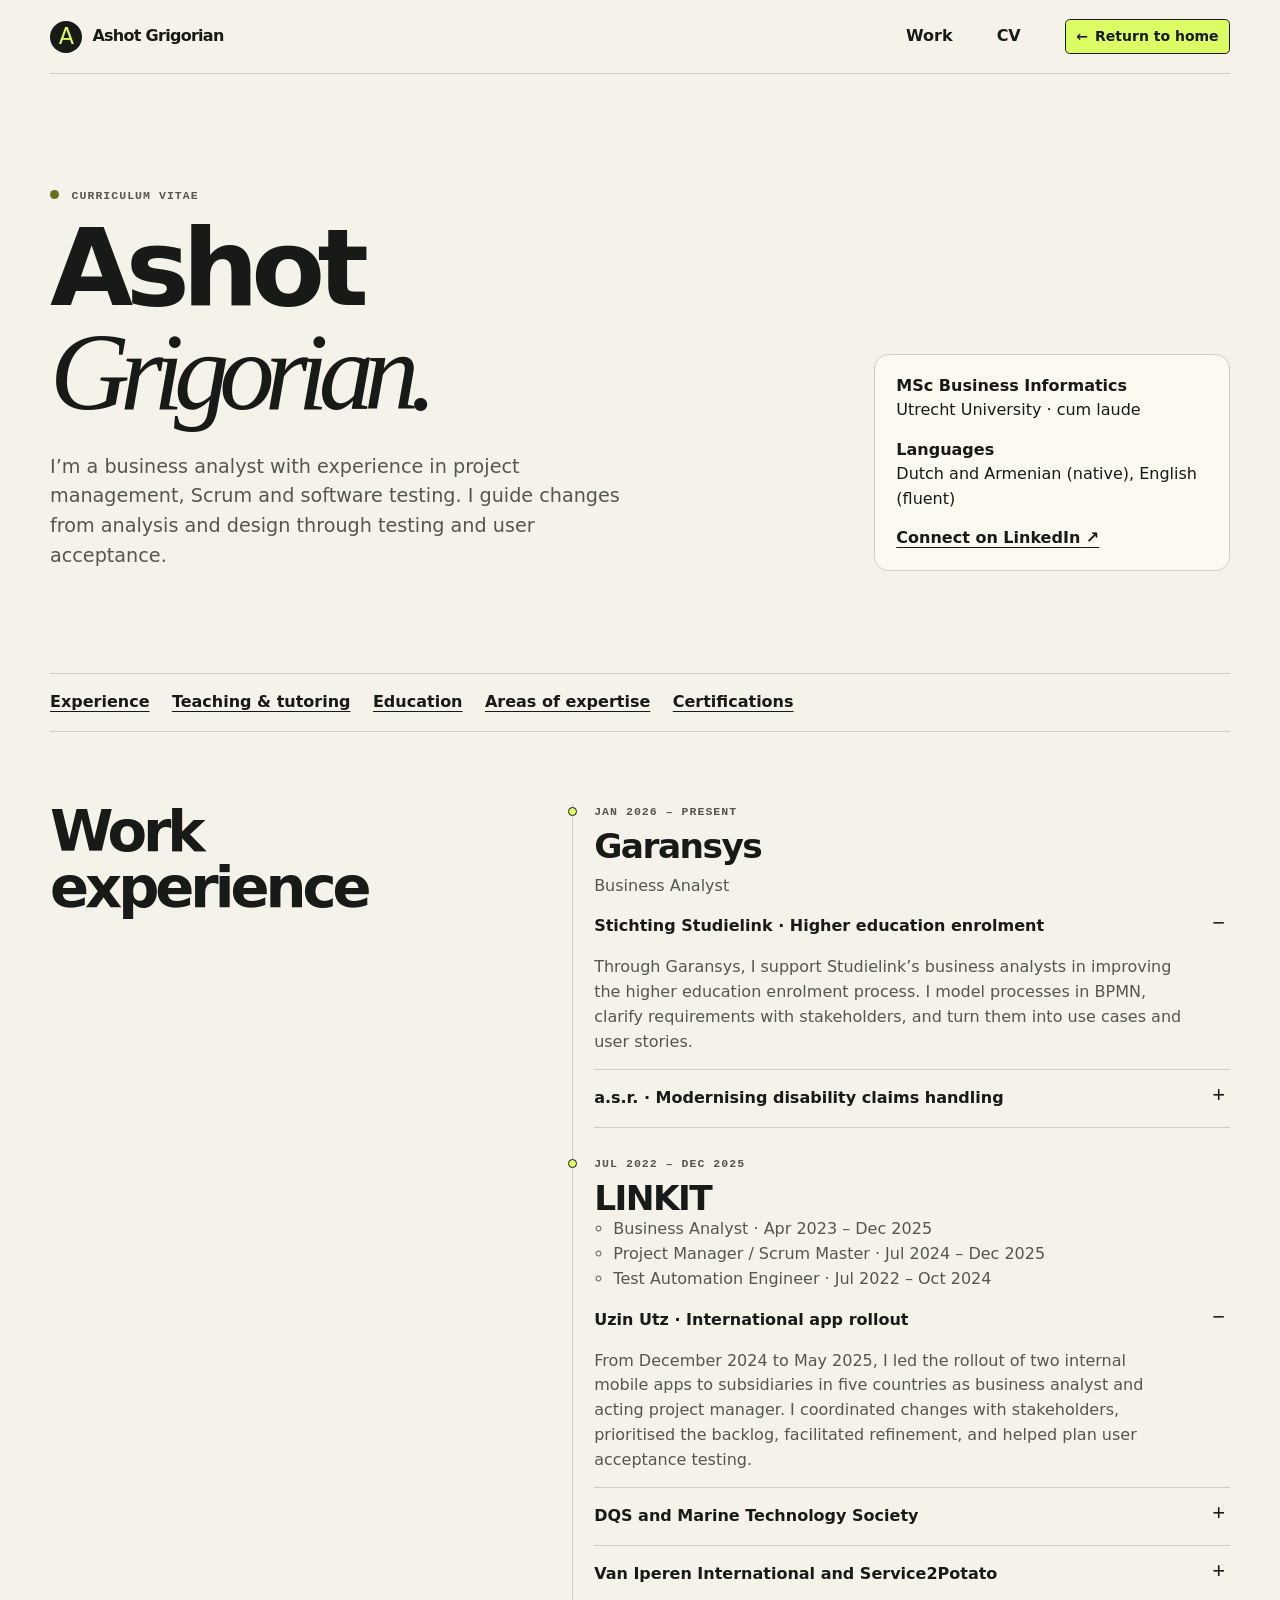
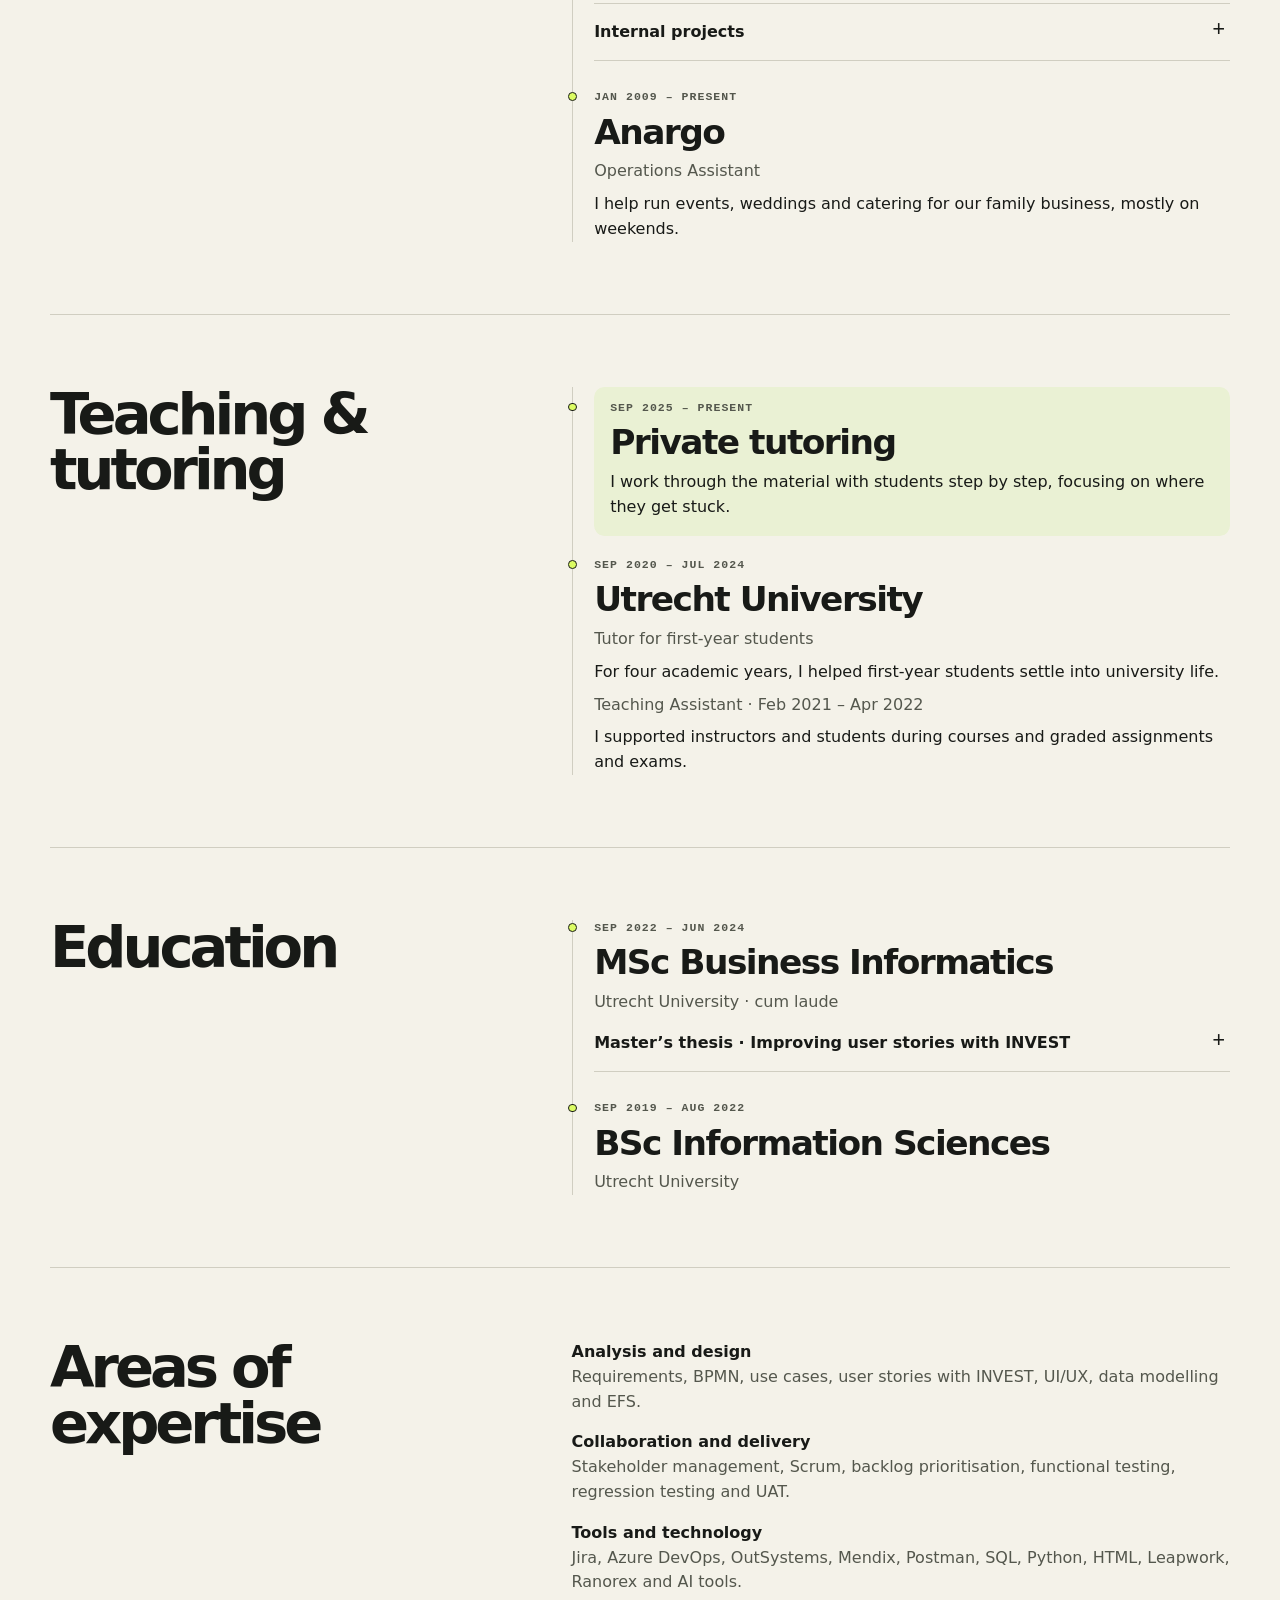
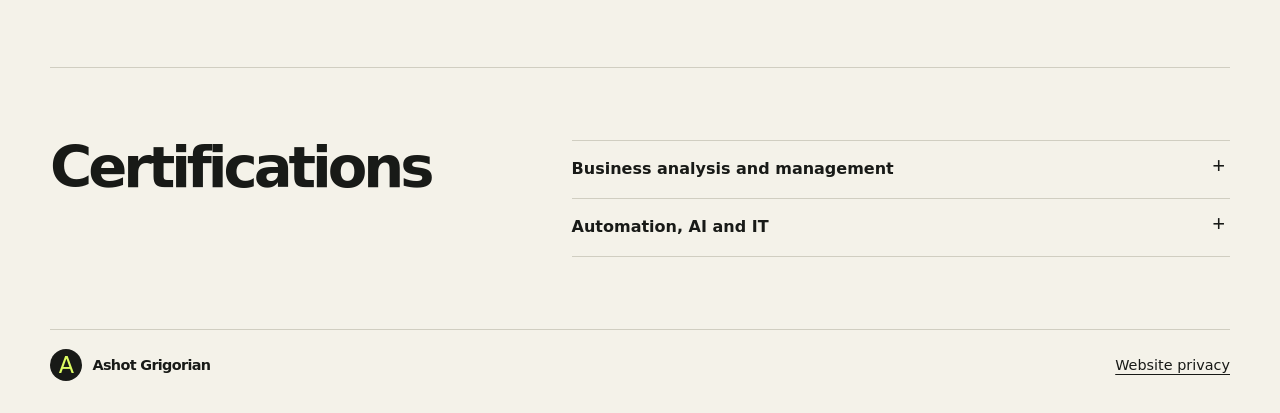
==== commit dd5d8d57: "Add Studielink to the CV and make home navigation explicit" ====
--- a/cv/index.html
+++ b/cv/index.html
@@ -7,17 +7,19 @@
   <meta name="theme-color" content="#f4f2e9">
   <title>CV · Ashot Grigorian</title>
   <link rel="stylesheet" href="../assets/studio.css">
+  <script src="../assets/scroll.js" defer></script>
 </head>
 <body>
-  <a class="skip" href="#inhoud">Skip to content</a>
+  <a class="skip" href="#main-content">Skip to content</a>
   <header class="shell topbar">
     <a class="wordmark" href="../"><span class="mark" aria-hidden="true">A</span> Ashot Grigorian</a>
     <nav class="nav" aria-label="Main navigation">
-      <a href="../#werk">Work</a>
+      <a href="../#work">Work</a>
       <a href="./" aria-current="page">CV</a>
+      <a class="home-link" href="../"><span aria-hidden="true">←</span> Return to home</a>
     </nav>
   </header>
-  <main id="inhoud" class="shell cv">
+  <main id="main-content" class="shell cv">
     <section class="subhero case-hero cv-hero" aria-labelledby="cv-title">
       <div>
         <p class="eyebrow"><span class="dot" aria-hidden="true"></span> Curriculum vitae</p>
@@ -32,25 +34,28 @@
     </section>
 
     <nav class="cv-nav section" aria-label="On this page">
-      <a href="#ervaring">Experience</a>
-      <a href="#onderwijs">Teaching &amp; tutoring</a>
-      <a href="#opleiding">Education</a>
-      <a href="#vakgebieden">Areas of expertise</a>
-      <a href="#certificaten">Certifications</a>
+      <a href="#experience">Experience</a>
+      <a href="#teaching">Teaching &amp; tutoring</a>
+      <a href="#education">Education</a>
+      <a href="#skills">Areas of expertise</a>
+      <a href="#certifications">Certifications</a>
     </nav>
 
-    <section id="ervaring" class="section faq" aria-labelledby="ervaring-title">
-      <h2 id="ervaring-title">Work experience</h2>
+    <section id="experience" class="section faq" aria-labelledby="experience-title">
+      <h2 id="experience-title">Work experience</h2>
       <ol class="timeline">
         <li class="timeline-item">
           <p class="eyebrow">Jan 2026 – present</p>
           <h3>Garansys</h3>
           <p class="cv-role">Business Analyst</p>
+          <details id="studielink" open>
+            <summary>Stichting Studielink · Higher education enrolment</summary>
+            <p>Through Garansys, I support Studielink’s business analysts in improving the higher education enrolment process. I model processes in BPMN, clarify requirements with stakeholders, and turn them into use cases and user stories.</p>
+          </details>
           <details id="asr">
             <summary>a.s.r. · Modernising disability claims handling</summary>
             <p>From January to September 2026, I helped modernise an application for handling disability claims. I modelled processes in BPMN, wrote requirements and acceptance criteria, validated proposals with end users, and organised user acceptance testing. I used Easy Functional Sizing (EFS) to estimate the functional size of changes.</p>
           </details>
-          <p><a href="../werk/studieaanmelding/">Read my case study on student applications</a>.</p>
         </li>
         <li class="timeline-item">
           <p class="eyebrow">Jul 2022 – Dec 2025</p>
@@ -86,8 +91,8 @@
       </ol>
     </section>
 
-    <section id="onderwijs" class="section faq" aria-labelledby="onderwijs-title">
-      <h2 id="onderwijs-title">Teaching &amp;<br>tutoring</h2>
+    <section id="teaching" class="section faq" aria-labelledby="teaching-title">
+      <h2 id="teaching-title">Teaching &amp;<br>tutoring</h2>
       <ol class="timeline">
         <li class="timeline-item tutoring">
           <p class="eyebrow">Sep 2025 – present</p>
@@ -105,14 +110,14 @@
       </ol>
     </section>
 
-    <section id="opleiding" class="section faq" aria-labelledby="opleiding-title">
-      <h2 id="opleiding-title">Education</h2>
+    <section id="education" class="section faq" aria-labelledby="education-title">
+      <h2 id="education-title">Education</h2>
       <ol class="timeline">
         <li class="timeline-item">
           <p class="eyebrow">Sep 2022 – Jun 2024</p>
           <h3>MSc Business Informatics</h3>
           <p class="cv-role">Utrecht University · cum laude</p>
-          <details id="scriptie">
+          <details id="thesis">
             <summary>Master’s thesis · Improving user stories with INVEST</summary>
             <p>I studied backlog refinement across five projects and ran workshops where teams rewrote user stories using the INVEST framework. The result was clearer, more testable backlog items and better-prepared sprint work.</p>
           </details>
@@ -125,8 +130,8 @@
       </ol>
     </section>
 
-    <section id="vakgebieden" class="section faq" aria-labelledby="vakgebieden-title">
-      <h2 id="vakgebieden-title">Areas of expertise</h2>
+    <section id="skills" class="section faq" aria-labelledby="skills-title">
+      <h2 id="skills-title">Areas of expertise</h2>
       <dl class="cv-skills">
         <div><dt>Analysis and design</dt><dd>Requirements, BPMN, use cases, user stories with INVEST, UI/UX, data modelling and EFS.</dd></div>
         <div><dt>Collaboration and delivery</dt><dd>Stakeholder management, Scrum, backlog prioritisation, functional testing, regression testing and UAT.</dd></div>
@@ -134,8 +139,8 @@
       </dl>
     </section>
 
-    <section id="certificaten" class="section faq" aria-labelledby="certificaten-title">
-      <h2 id="certificaten-title">Certifications</h2>
+    <section id="certifications" class="section faq" aria-labelledby="certifications-title">
+      <h2 id="certifications-title">Certifications</h2>
       <div class="questions">
         <details>
           <summary>Business analysis and management</summary>
--- a/assets/studio.css
+++ b/assets/studio.css
@@ -32,9 +32,20 @@
 .wordmark { display: inline-flex; align-items: center; font-weight: 760; letter-spacing: -.045em; text-decoration: none; }
 .mark { display: inline-grid; place-items: center; width: 2rem; height: 2rem; margin-right: .65rem; border-radius: 50%; background: var(--ink); color: var(--acid); font: 1.4rem/1 system-ui, sans-serif; transition: transform .45s; }
 .wordmark:hover .mark { transform: rotate(45deg); }
-.nav { display: flex; flex-wrap: wrap; gap: .55rem clamp(1rem, 4vw, 2.75rem); }
+.nav { display: flex; align-items: center; flex-wrap: wrap; gap: .55rem clamp(1rem, 4vw, 2.75rem); }
 .nav a { font-weight: 650; text-decoration: none; }
 .nav a:hover { text-decoration: underline; }
+.nav .home-link {
+  display: inline-flex;
+  align-items: center;
+  gap: .45rem;
+  padding: .35rem .65rem;
+  border: 1px solid var(--ink);
+  border-radius: .3rem;
+  background: var(--acid);
+  font-size: .875rem;
+}
+.nav .home-link:hover { background: #e7ff89; text-decoration: none; }
 
 .hero {
   display: grid;
@@ -56,6 +67,120 @@
 .hero-actions, .footer-links { display: flex; flex-wrap: wrap; align-items: center; gap: .8rem 1.2rem; }
 .text-action { font-weight: 650; }
 
+.home-hero h1 {
+  max-inline-size: 13ch;
+  font-size: clamp(2.65rem, 6.3vw, 6rem);
+  text-wrap: balance;
+}
+.home-hero h1 em {
+  background: linear-gradient(transparent 72%, var(--acid) 72%, var(--acid) 88%, transparent 88%);
+}
+.hero-art {
+  --tilt-x: 0deg;
+  --tilt-y: 0deg;
+  position: relative;
+  display: grid;
+  place-items: center;
+  isolation: isolate;
+  min-height: clamp(15.5rem, 38vw, 31rem);
+  overflow: hidden;
+  border: 1px solid #3a4235;
+  border-radius: 1.6rem;
+  background:
+    radial-gradient(ellipse at 68% 22%, #3b3a52 0, transparent 55%),
+    radial-gradient(ellipse at 25% 85%, #333e23 0, transparent 58%),
+    #191d19;
+}
+.hero-art::before {
+  position: absolute;
+  inset: 0;
+  z-index: -1;
+  content: "";
+  background: radial-gradient(#f4f2e954 1px, transparent 1px) 0 0 / 18px 18px;
+  mask-image: radial-gradient(ellipse, black, transparent 85%);
+}
+.hero-art-scene {
+  position: relative;
+  display: grid;
+  place-items: center;
+  width: min(82%, 25rem);
+  aspect-ratio: 1;
+  transform: perspective(740px) rotateX(var(--tilt-x)) rotateY(var(--tilt-y));
+  transition: transform .26s cubic-bezier(.2,.75,.3,1);
+}
+.hero-orbit {
+  position: absolute;
+  width: 100%;
+  height: 55%;
+  border: 1px solid #e9e2ff63;
+  border-radius: 50%;
+}
+.hero-orbit-wide { transform: rotate(-27deg); }
+.hero-orbit-tall { transform: rotate(43deg); }
+.hero-orbit-dashed { width: 86%; border-style: dashed; border-color: #dcfc6394; transform: rotate(13deg); }
+.hero-monogram {
+  z-index: 1;
+  display: grid;
+  place-items: center;
+  width: 52%;
+  aspect-ratio: 1;
+  transform: rotate(-10deg);
+  border: 1px solid #f0ffae;
+  border-radius: 25%;
+  background: linear-gradient(150deg, #efffae, var(--acid) 75%);
+  box-shadow: .45rem .55rem 0 #131612, 0 1.5rem 2.4rem #0006;
+  font: italic 500 clamp(2.7rem, 8vw, 7rem)/1 Georgia, serif;
+  letter-spacing: -.13em;
+}
+.hero-monogram span { padding-inline-end: .16em; }
+.hero-art-spark {
+  position: absolute;
+  z-index: 2;
+  inset: 12% 11% auto auto;
+  color: var(--lilac);
+  font-size: clamp(1.5rem, 4vw, 3rem);
+  line-height: 1;
+}
+.hero-art-satellite {
+  position: absolute;
+  inset: auto auto 20% 9%;
+  width: clamp(.75rem, 2vw, 1.45rem);
+  aspect-ratio: 1;
+  border-radius: 50%;
+  background: var(--acid);
+  box-shadow: 0 0 1.15rem #dcfc636b;
+}
+
+@media (prefers-reduced-motion: no-preference) {
+  .hero-art-spark { translate: 0 calc(var(--orbit-drift, 0px) * -.7); }
+  .hero-art-satellite { translate: 0 var(--orbit-drift, 0px); }
+  .home-hero .eyebrow, .home-hero h1, .home-hero .lede, .home-hero .hero-actions, .hero-art {
+    animation: home-enter .65s cubic-bezier(.2,.75,.3,1) backwards;
+  }
+  .home-hero h1 { animation-delay: .08s; }
+  .home-hero .lede { animation-delay: .15s; }
+  .home-hero .hero-actions, .hero-art { animation-delay: .2s; }
+  .hero-monogram { animation: monogram-enter 1s .25s cubic-bezier(.2,.75,.3,1) backwards; }
+  .hero-art-spark { animation: spark-enter .85s .5s cubic-bezier(.2,.75,.3,1) backwards; }
+  @keyframes home-enter { from { opacity: 0; transform: translateY(1.15rem); } }
+  @keyframes monogram-enter { from { opacity: 0; transform: translateY(1rem) rotate(-30deg) scale(.75); } }
+  @keyframes spark-enter { from { opacity: 0; transform: rotate(-90deg) scale(.4); } }
+}
+
+@media screen and (prefers-reduced-motion: no-preference) {
+  html::after {
+    position: fixed;
+    z-index: 5;
+    inset: 0 0 auto;
+    height: 3px;
+    content: "";
+    pointer-events: none;
+    background: linear-gradient(90deg, #708828, #7b5cc3);
+    transform: scaleX(var(--scroll-progress, 0));
+    transform-origin: left;
+  }
+}
+
 .signature {
   display: grid;
   place-items: center;
@@ -81,7 +206,6 @@
 }
 .signature:hover .signature-frame { transform: rotate(-4deg) translateY(-4px); }
 .signature-letter { padding-right: .15em; font: italic 500 clamp(5.5rem, 12vw, 10rem)/1 Georgia, serif; }
-.signature-spark { position: absolute; top: .4em; right: .55em; font-size: clamp(1rem, 3vw, 2rem); }
 .studio-signature .signature-letter { padding: 0; font-family: system-ui, sans-serif; }
 @keyframes signature-enter {
   from { opacity: 0; translate: 0 12px; }
@@ -179,6 +303,7 @@
   .shell { width: min(1180px, calc(100% - 3rem)); }
   .hero, .demo-section { grid-template-columns: 1fr; }
   h1 { font-size: clamp(4rem, 15vw, 7rem); }
+  .hero-art-scene { width: min(71%, 19rem); }
 }
 
 @media (max-width: 540px) {
@@ -206,6 +331,7 @@
 @media (prefers-reduced-motion: reduce) {
   html { scroll-behavior: auto; }
   .button, .mark, .project { transition: none; }
+  .hero-art-scene { transform: none; transition: none; }
   .signature-frame { animation: none; transition: none; }
   .project:hover, .wordmark:hover .mark { transform: none; }
   .signature:hover .signature-frame { transform: rotate(-8deg); }
